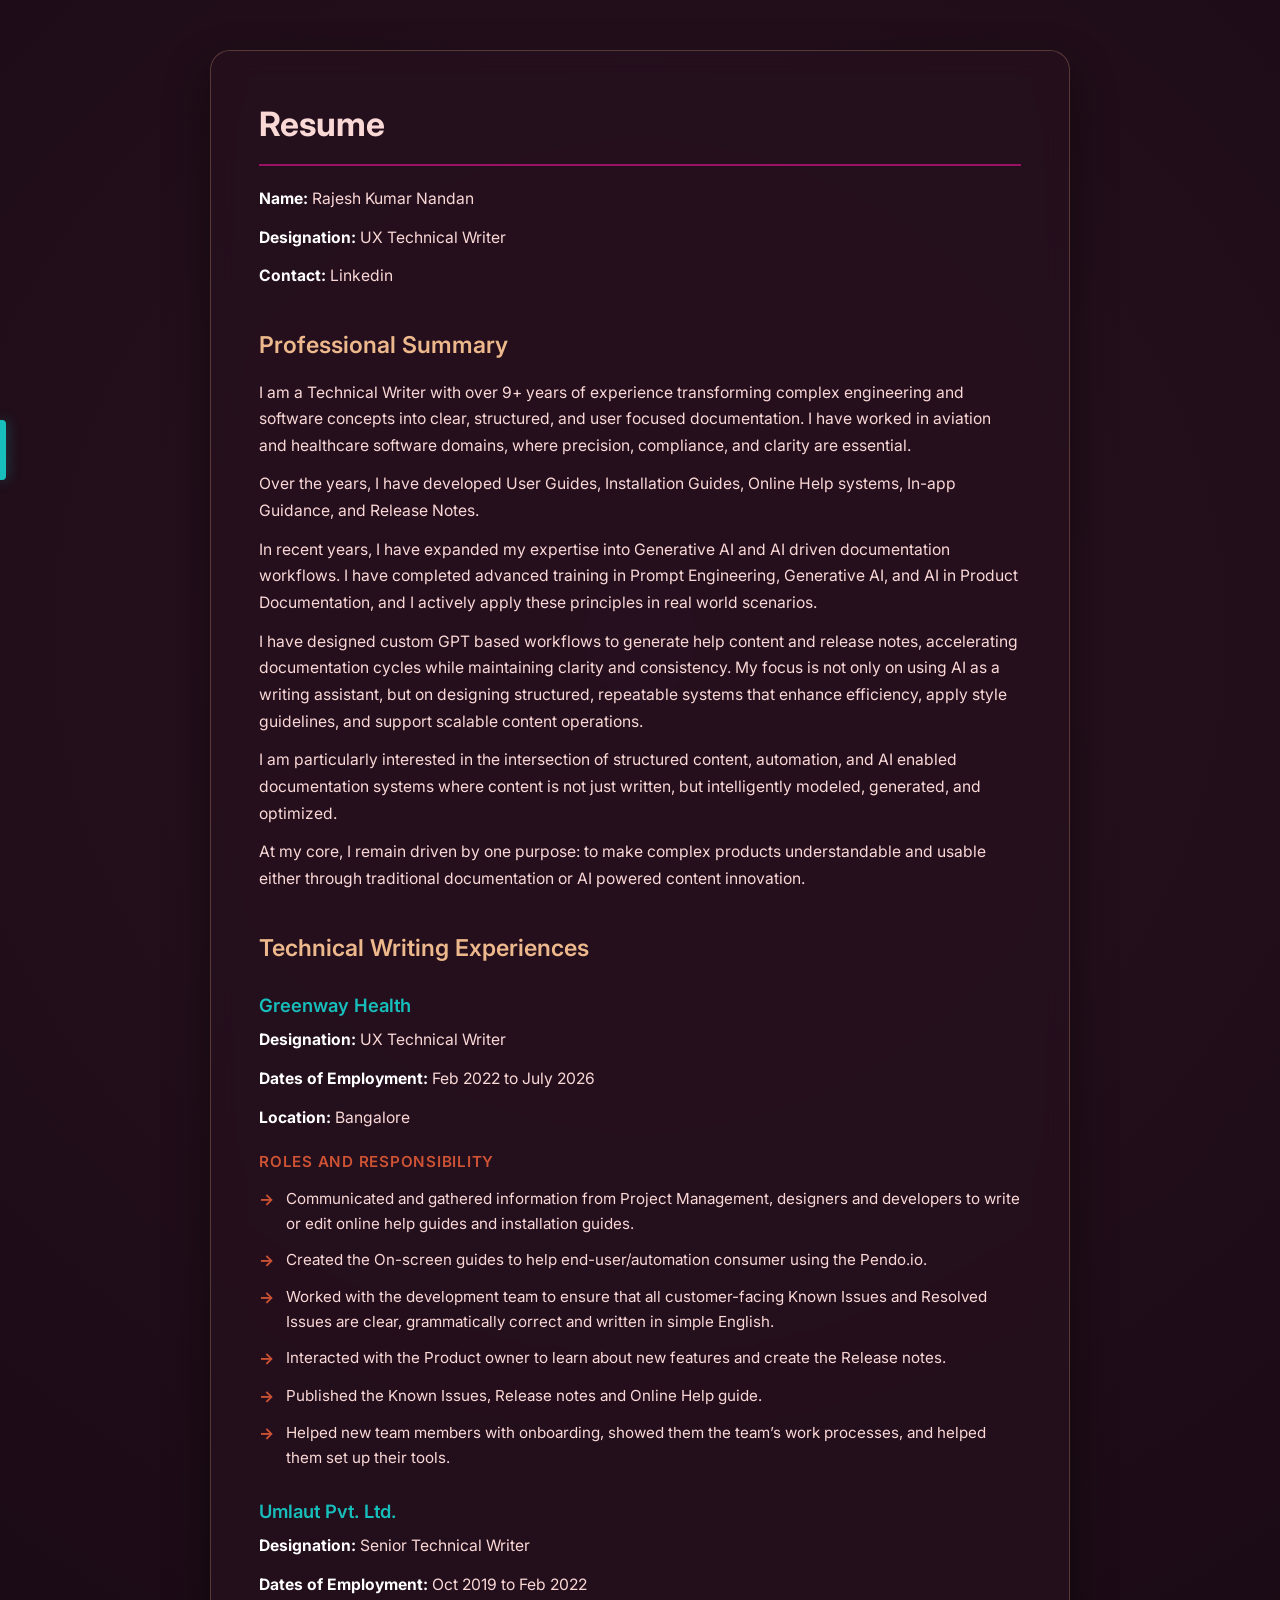
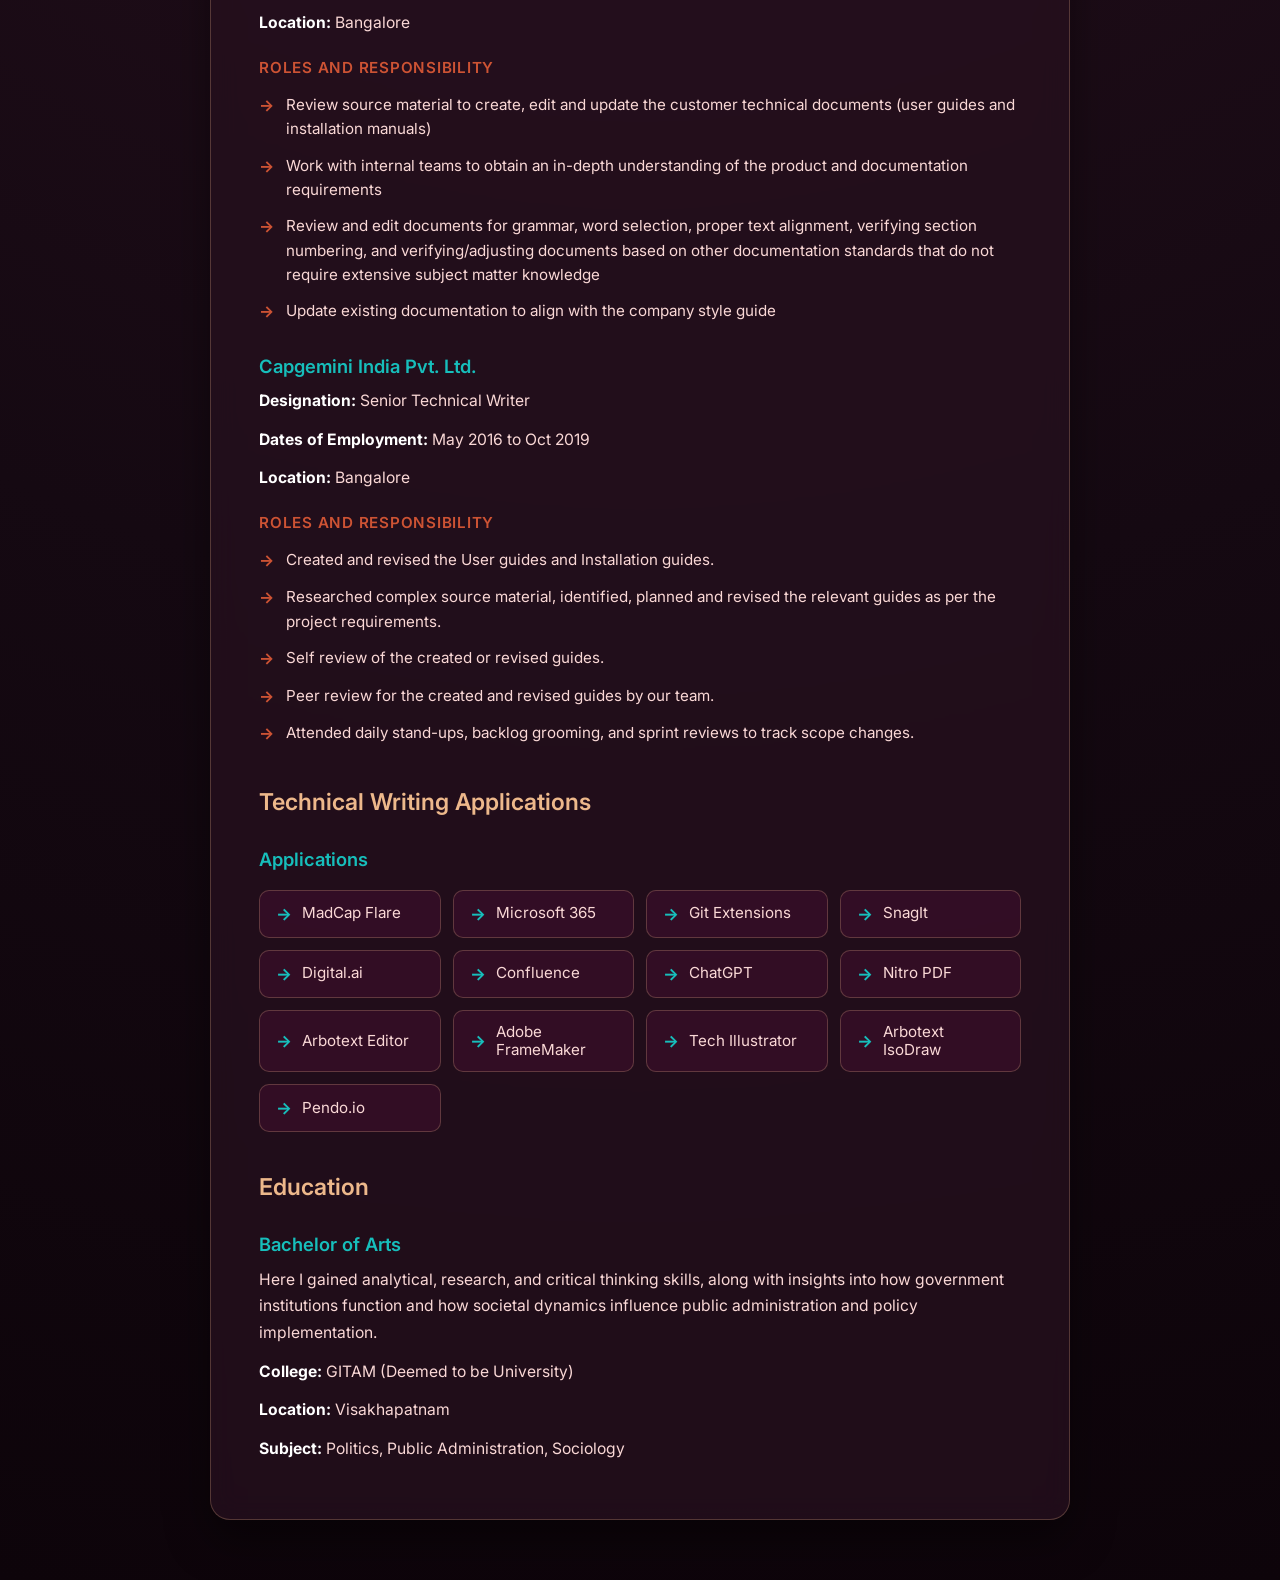
==== resume.html @ 28c99e3e "Initial Copy Initial Copy" ====
<!DOCTYPE html>
<html lang="en">
<head>
    <meta charset="UTF-8">
    <meta name="viewport" content="width=device-width, initial-scale=1.0">
    <title>Resume</title>
    <link rel="stylesheet" href="css/style.css">
    <link rel="stylesheet" href="css/topicstyle.css">
</head>
<body>
    <!-- Header / Navigation -->
    <header class="header">
        <div>
            <ul class="menu">
                <li><a href="index.html">Home</a></li>
                <li><a href="about.html">About</a></li>            
                <li><a href="portfolio.html">Portfolio</a></li>            
                <li><a href="resume.html" class="active">Resume</a></li>
            </ul>
        </div>
    </header>
    <main class="topic">
    <H1>Resume</H1>
        <p><b>Name:</b> Rajesh Kumar Nandan</p>
        <p><b>Designation:</b> UX Technical Writer</p>
        <p><b>Contact:</b> Linkedin</p>
    <h2>Professional Summary</h2>
        <p>I am a Technical Writer with over 9+ years of experience transforming complex engineering and software concepts into clear, structured, and user focused documentation. I have worked in aviation and healthcare software domains, where precision, compliance, and clarity are essential.</p>
        <p>Over the years, I have developed User Guides, Installation Guides, Online Help systems, In-app Guidance, and Release Notes. </p>
        <p>In recent years, I have expanded my expertise into Generative AI and AI driven documentation workflows. I have completed advanced training in Prompt Engineering, Generative AI, and AI in Product Documentation, and I actively apply these principles in real world scenarios.</p>
        <p>I have designed custom GPT based workflows to generate help content and release notes, accelerating documentation cycles while maintaining clarity and consistency. My focus is not only on using AI as a writing assistant, but on designing structured, repeatable systems that enhance efficiency, apply style guidelines, and support scalable content operations.</p>
        <p>I am particularly interested in the intersection of structured content, automation, and AI enabled documentation systems where content is not just written, but intelligently modeled, generated, and optimized.</p>
        <p>At my core, I remain driven by one purpose: to make complex products understandable and usable either through traditional documentation or AI powered content innovation.</p>
    <h2>Technical Writing Experiences</h2>
    <h3>Greenway Health</h3>
        <p><b>Designation:</b> UX Technical Writer</p>
        <p><b>Dates of Employment:</b> Feb 2022 to July 2026</p>
        <p><b>Location:</b> Bangalore</p>
    <h4>Roles and responsibility</h4>
        <ul class="topic">
            <li>Communicated and gathered information from Project Management, designers and developers to write or edit online help guides and installation guides.</li>
            <li>Created the On-screen guides to help end-user/automation consumer using the Pendo.io.</li>
            <li>Worked with the development team to ensure that all customer-facing Known Issues and Resolved Issues are clear, grammatically correct and written in simple English.</li>
            <li>Interacted with the Product owner to learn about new features and create the Release notes.</li>
            <li>Published the Known Issues, Release notes and Online Help guide.</li>
            <li>Helped new team members with onboarding, showed them the team’s work processes, and helped them set up their tools.</li>
        </ul>
    <h3>Umlaut Pvt. Ltd.</h3>
        <p><b>Designation:</b> Senior Technical Writer</p>
        <p><b>Dates of Employment:</b> Oct 2019 to Feb 2022</p>
        <p><b>Location:</b> Bangalore</p>
    <h4>Roles and responsibility</h4>
        <ul class="topic">
            <li>Review source material to create, edit and update the  customer technical documents (user guides and installation manuals)</li>
            <li>Work with internal teams to obtain an in-depth understanding of the product and documentation requirements</li>
            <li>Review and edit documents for grammar, word selection, proper text alignment, verifying section numbering, and verifying/adjusting documents based on other documentation standards that do not require extensive subject matter knowledge</li>
            <li>Update existing documentation to align with the company style guide</li>
        </ul>
    <h3>Capgemini India Pvt. Ltd.</h3>
        <p><b>Designation:</b> Senior Technical Writer</p>
        <p><b>Dates of Employment:</b> May 2016 to Oct 2019</p>
        <p><b>Location:</b> Bangalore</p>
    <h4>Roles and responsibility</h4>
        <ul class="topic">
            <li>Created and revised the User guides and Installation guides.</li>
            <li>Researched complex source material, identified, planned and revised the relevant guides as per the project requirements.</li>
            <li>Self review of the created or revised guides.</li>
            <li>Peer review for the created and revised guides by our team.</li>
            <li>Attended daily stand-ups, backlog grooming, and sprint reviews to track scope changes.</li>
        </ul>
    <h2>Technical Writing Applications</h2>
    <h3>Applications</h3>
        <ul class="topic">
            <li>MadCap Flare</li>
            <li>Microsoft 365</li>
            <li>Git Extensions</li>
            <li>SnagIt</li>
            <li>Digital.ai</li>
            <li>Confluence</li>
            <li>ChatGPT</li>
            <li>Nitro PDF</li>
            <li>Arbotext Editor</li>
            <li>Adobe FrameMaker</li>
            <li>Tech Illustrator</li>
            <li>Arbotext IsoDraw</li>
            <li>Pendo.io</li>
        </ul>
    <h2>Education</h2>
    <h3>Bachelor of Arts</h3>
        <p>Here I gained analytical, research, and critical thinking skills, along with insights into how government institutions function and how societal dynamics influence public administration and policy implementation.</p>
        <p><b>College:</b> GITAM (Deemed to be University)</p>
        <p><b>Location:</b> Visakhapatnam</p>
        <p><b>Subject:</b> Politics, Public Administration, Sociology</p>
    </main>
</body>
</html>
---- css/style.css ----
@import url('https://fonts.googleapis.com/css2?family=Inter:wght@400;500;600;700&display=swap');

:root {
  --color-berry: #991265;
  --color-teal: #17bebb;
  --color-terracotta: #cd5334;
  --color-peach: #edb88b;
  --color-blush: #fad8d6;

  /* Ambient dark gradient infused with palette tones */
  --bg-gradient: radial-gradient(circle at 50% 20%, #2a1120 0%, #150912 60%, #0d040a 100%);
  --card-bg: rgba(38, 16, 30, 0.78);
  --card-border: rgba(237, 184, 139, 0.25);
  
  --text-primary: #fad8d6;
  --text-muted: #edb88b;
  --accent: #17bebb;
  --accent-glow: rgba(23, 190, 187, 0.4);
}

* {
  margin: 0;
  padding: 0;
  box-sizing: border-box;
}

body {
  font-family: 'Inter', system-ui, -apple-system, sans-serif;
  background: var(--bg-gradient);
  color: var(--text-primary);
  min-height: 100vh;
  display: flex;
  flex-direction: column;
  align-items: center;     /* Horizontal centering */
  justify-content: center;  /* Vertical centering */
  position: relative;
  overflow-x: hidden;
}

/* =========================================================
   Floating Left Edge "Dial" Menu
   ========================================================= */
header,
header.header {
  position: fixed;
  top: 50%;
  left: 0;
  transform: translateY(-50%);
  z-index: 9999;
  width: 44px;
  height: 280px;
  display: flex;
  align-items: center;
  justify-content: flex-start;
  padding-left: 6px;
}

/* Hover-bridge: extends rightward so the cursor stays inside hover zone */
header::after,
header.header::after {
  content: "";
  position: absolute;
  top: -40px;
  left: 0;
  width: 100%;
  height: 360px;
  pointer-events: auto;
  z-index: 1;
}

header:hover::after,
header.header:hover::after {
  width: 250px;
}

/* Visual cue strip on the left edge */
header::before,
header.header::before {
  content: "";
  position: absolute;
  left: 0;
  top: 50%;
  transform: translateY(-50%);
  width: 6px;
  height: 60px;
  background: var(--color-teal);
  border-radius: 0 4px 4px 0;
  box-shadow: 0 0 14px var(--accent-glow);
  transition: all 0.3s ease;
  z-index: 2;
}

header:hover::before,
header.header:hover::before {
  height: 110px;
  background: var(--color-peach);
  box-shadow: 0 0 16px rgba(237, 184, 139, 0.5);
}

/* Dial list container */
.menu {
  list-style: none;
  position: relative;
  width: 40px;
  height: 40px;
  z-index: 10;
}

/* Dial links collapsed state */
.menu li {
  position: absolute;
  top: 0;
  left: 0;
  opacity: 0;
  visibility: hidden;
  pointer-events: none;
  transform: translate(-30px, 0) scale(0.6);
  transition: transform 0.35s cubic-bezier(0.34, 1.56, 0.64, 1),
              opacity 0.25s ease,
              visibility 0.25s ease;
}

.menu li a {
  display: inline-flex;
  align-items: center;
  justify-content: center;
  min-width: 95px;
  padding: 9px 18px;
  background: rgba(45, 18, 36, 0.95);
  backdrop-filter: blur(12px);
  -webkit-backdrop-filter: blur(12px);
  color: var(--color-blush);
  text-decoration: none;
  font-size: 0.9rem;
  font-weight: 600;
  border-radius: 30px;
  border: 1px solid var(--card-border);
  box-shadow: 0 8px 24px rgba(0, 0, 0, 0.55);
  cursor: pointer;
  white-space: nowrap;
  pointer-events: auto;
  transition: transform 0.2s ease, background 0.2s ease, color 0.2s ease, box-shadow 0.2s ease;
}

/* Fan-out positions */
header:hover .menu li,
header.header:hover .menu li {
  opacity: 1;
  visibility: visible;
  pointer-events: auto;
}

header:hover .menu li:nth-child(1),
header.header:hover .menu li:nth-child(1) {
  transform: translate(55px, -85px) scale(1);
  transition-delay: 0.02s;
}

header:hover .menu li:nth-child(2),
header.header:hover .menu li:nth-child(2) {
  transform: translate(100px, -28px) scale(1);
  transition-delay: 0.06s;
}

header:hover .menu li:nth-child(3),
header.header:hover .menu li:nth-child(3) {
  transform: translate(100px, 28px) scale(1);
  transition-delay: 0.1s;
}

header:hover .menu li:nth-child(4),
header.header:hover .menu li:nth-child(4) {
  transform: translate(55px, 85px) scale(1);
  transition-delay: 0.14s;
}

.menu li a:hover {
  background: var(--color-teal);
  color: #0b2e2d;
  border-color: var(--color-teal);
  box-shadow: 0 0 16px var(--accent-glow);
  transform: scale(1.06);
}

.menu li a.active {
  background: rgba(153, 18, 101, 0.45);
  border-color: var(--color-teal);
  color: var(--color-blush);
}

/* =========================================================
   Center-Aligned Hero Profile Area (index.html)
   ========================================================= */
main.main {
  width: 100%;
  display: flex;
  align-items: center;
  justify-content: center;
  padding: 40px 20px;
  min-height: 100vh;
}

.profile {
  background: var(--card-bg);
  backdrop-filter: blur(14px);
  -webkit-backdrop-filter: blur(14px);
  border: 1px solid var(--card-border);
  border-radius: 24px;
  max-width: 560px;
  width: 100%;
  margin: 0 auto;
  padding: 48px 36px;
  text-align: center;
  box-shadow: 0 20px 45px rgba(0, 0, 0, 0.5);
}

.profile-image-container {
  display: inline-block;
  margin-bottom: 20px;
}

.profile-image-container img.avatar {
  width: 130px;
  height: 130px;
  border-radius: 50%;
  object-fit: cover;
  border: 3px solid var(--color-teal);
  box-shadow: 0 0 24px var(--accent-glow);
}

.profile-title {
  font-size: 1.85rem;
  font-weight: 700;
  letter-spacing: -0.02em;
  color: var(--color-blush);
  margin-bottom: 12px;
}

.profile-bio {
  font-size: 0.98rem;
  line-height: 1.6;
  color: var(--color-peach);
  margin-bottom: 28px;
}

.social-links {
  display: flex;
  justify-content: center;
  gap: 16px;
  margin-bottom: 30px;
}

.social-links a {
  display: inline-flex;
  align-items: center;
  justify-content: center;
  width: 44px;
  height: 44px;
  border-radius: 50%;
  background: rgba(237, 184, 139, 0.08);
  border: 1px solid var(--card-border);
  color: var(--color-peach);
  font-size: 1.15rem;
  text-decoration: none;
  transition: all 0.25s ease;
}

.social-links a:hover {
  background: var(--color-teal);
  color: #0b2e2d;
  border-color: var(--color-teal);
  transform: translateY(-3px);
  box-shadow: 0 6px 16px var(--accent-glow);
}

.buttons-row {
  display: flex;
  gap: 14px;
  justify-content: center;
}

.btn {
  display: inline-block;
  padding: 11px 26px;
  font-size: 0.95rem;
  font-weight: 600;
  border-radius: 8px;
  text-decoration: none;
  transition: all 0.25s ease;
  color: var(--color-blush);
  background: rgba(153, 18, 101, 0.35);
  border: 1px solid var(--card-border);
}

.btn:hover {
  background: var(--color-teal);
  color: #0b2e2d;
  border-color: var(--color-teal);
  box-shadow: 0 4px 18px var(--accent-glow);
}

/* =========================================================
   Mobile View (<= 768px)
   ========================================================= */
@media (max-width: 768px) {
  body {
    padding: 20px 0;
  }

  main.main {
    padding: 20px 16px;
  }

  .profile {
    padding: 32px 20px;
    max-width: 92%;
  }

  .profile-title {
    font-size: 1.55rem;
  }

  .profile-bio {
    font-size: 0.9rem;
  }

  .buttons-row {
    flex-direction: column;
    gap: 10px;
  }

  .btn {
    width: 100%;
  }

  header:hover .menu li:nth-child(1),
  header.header:hover .menu li:nth-child(1) {
    transform: translate(45px, -75px) scale(0.92);
  }
  header:hover .menu li:nth-child(2),
  header.header:hover .menu li:nth-child(2) {
    transform: translate(80px, -25px) scale(0.92);
  }
  header:hover .menu li:nth-child(3),
  header.header:hover .menu li:nth-child(3) {
    transform: translate(80px, 25px) scale(0.92);
  }
  header:hover .menu li:nth-child(4),
  header.header:hover .menu li:nth-child(4) {
    transform: translate(45px, 75px) scale(0.92);
  }
}
---- css/topicstyle.css ----
main.topic {
  width: 90%;
  max-width: 860px;
  margin: 50px auto 60px auto; /* Horizontally centered */
  padding: 44px 48px;
  background: var(--card-bg, rgba(38, 16, 30, 0.78));
  backdrop-filter: blur(14px);
  -webkit-backdrop-filter: blur(14px);
  border: 1px solid var(--card-border, rgba(237, 184, 139, 0.25));
  border-radius: 20px;
  box-shadow: 0 20px 45px rgba(0, 0, 0, 0.45);
  line-height: 1.7;
  position: relative;
  z-index: 5;
  box-sizing: border-box;
}

/* Typography */
main.topic h1 {
  font-size: 2.1rem;
  font-weight: 700;
  color: var(--color-blush, #fad8d6);
  border-bottom: 2px solid var(--color-berry, #991265);
  padding-bottom: 12px;
  margin-top: 24px;
  margin-bottom: 20px;
}

main.topic h1:first-of-type {
  margin-top: 0;
}

main.topic h2 {
  font-size: 1.45rem;
  font-weight: 600;
  color: var(--color-peach, #edb88b);
  margin-top: 36px;
  margin-bottom: 14px;
}

main.topic h3 {
  font-size: 1.15rem;
  font-weight: 600;
  color: var(--color-teal, #17bebb);
  margin-top: 22px;
  margin-bottom: 6px;
}

main.topic h4 {
  font-size: 0.95rem;
  font-weight: 600;
  color: var(--color-terracotta, #cd5334);
  text-transform: uppercase;
  letter-spacing: 0.05em;
  margin-top: 18px;
  margin-bottom: 10px;
}

main.topic p {
  color: var(--color-blush, #fad8d6);
  font-size: 0.98rem;
  margin-bottom: 12px;
}

main.topic p b {
  color: #ffffff;
}

main.topic a {
  color: var(--color-teal, #17bebb);
  text-decoration: none;
  transition: color 0.2s ease;
}

main.topic a:hover {
  text-decoration: underline;
  color: #5ce4e1;
}

/* =========================================================
   1. Roles & Responsibility Lists (Standard Paragraph Bullets)
   ========================================================= */
main.topic h4 + ul.topic {
  list-style: none;
  margin: 12px 0 26px 0;
  padding: 0;
  display: flex;
  flex-direction: column;
  gap: 12px;
}

main.topic h4 + ul.topic li {
  display: flex;
  align-items: flex-start; /* Arrow aligns with top line of text */
  gap: 12px;
  color: var(--color-blush, #fad8d6);
  font-size: 0.95rem;
  line-height: 1.6;
  background: transparent;
  border: none;
  padding: 0;
  min-height: unset;
  border-radius: 0;
}

main.topic h4 + ul.topic li::before {
  content: "→";
  color: var(--color-terracotta, #cd5334);
  font-weight: bold;
  font-size: 1rem;
  line-height: 1.6;
  flex-shrink: 0;
}

/* =========================================================
   2. App & Tool Lists (Centered-Arrow Badges)
   ========================================================= */
main.topic p + ul.topic,
main.topic h3 + ul.topic {
  list-style: none;
  margin: 14px 0 24px 0;
  padding: 0;
  display: grid;
  grid-template-columns: repeat(auto-fill, minmax(180px, 1fr));
  gap: 12px;
}

main.topic p + ul.topic li,
main.topic h3 + ul.topic li {
  display: flex;
  align-items: center; /* Arrow and label vertically centered together */
  gap: 10px;
  background: rgba(153, 18, 101, 0.15);
  border: 1px solid var(--card-border, rgba(237, 184, 139, 0.25));
  padding: 12px 16px;
  border-radius: 10px;
  min-height: 48px;
  color: var(--color-blush, #fad8d6);
  font-size: 0.95rem;
  line-height: 1.2;
  box-sizing: border-box;
  transition: all 0.2s ease;
}

main.topic p + ul.topic li::before,
main.topic h3 + ul.topic li::before {
  content: "→";
  color: var(--color-teal, #17bebb);
  font-weight: bold;
  font-size: 1.05rem;
  display: inline-flex;
  align-items: center;
  justify-content: center;
  line-height: 0;
  flex-shrink: 0;
}

main.topic p + ul.topic li:hover,
main.topic h3 + ul.topic li:hover {
  background: rgba(23, 190, 187, 0.18);
  border-color: var(--color-teal, #17bebb);
  transform: translateY(-1px);
}

/* =========================================================
   Mobile View (<= 768px)
   ========================================================= */
@media (max-width: 768px) {
  main.topic {
    width: 92%;
    margin: 30px auto 40px auto;
    padding: 28px 20px;
  }

  main.topic h1 {
    font-size: 1.65rem;
  }

  main.topic h2 {
    font-size: 1.25rem;
  }

  main.topic p + ul.topic,
  main.topic h3 + ul.topic {
    grid-template-columns: 1fr;
  }
}
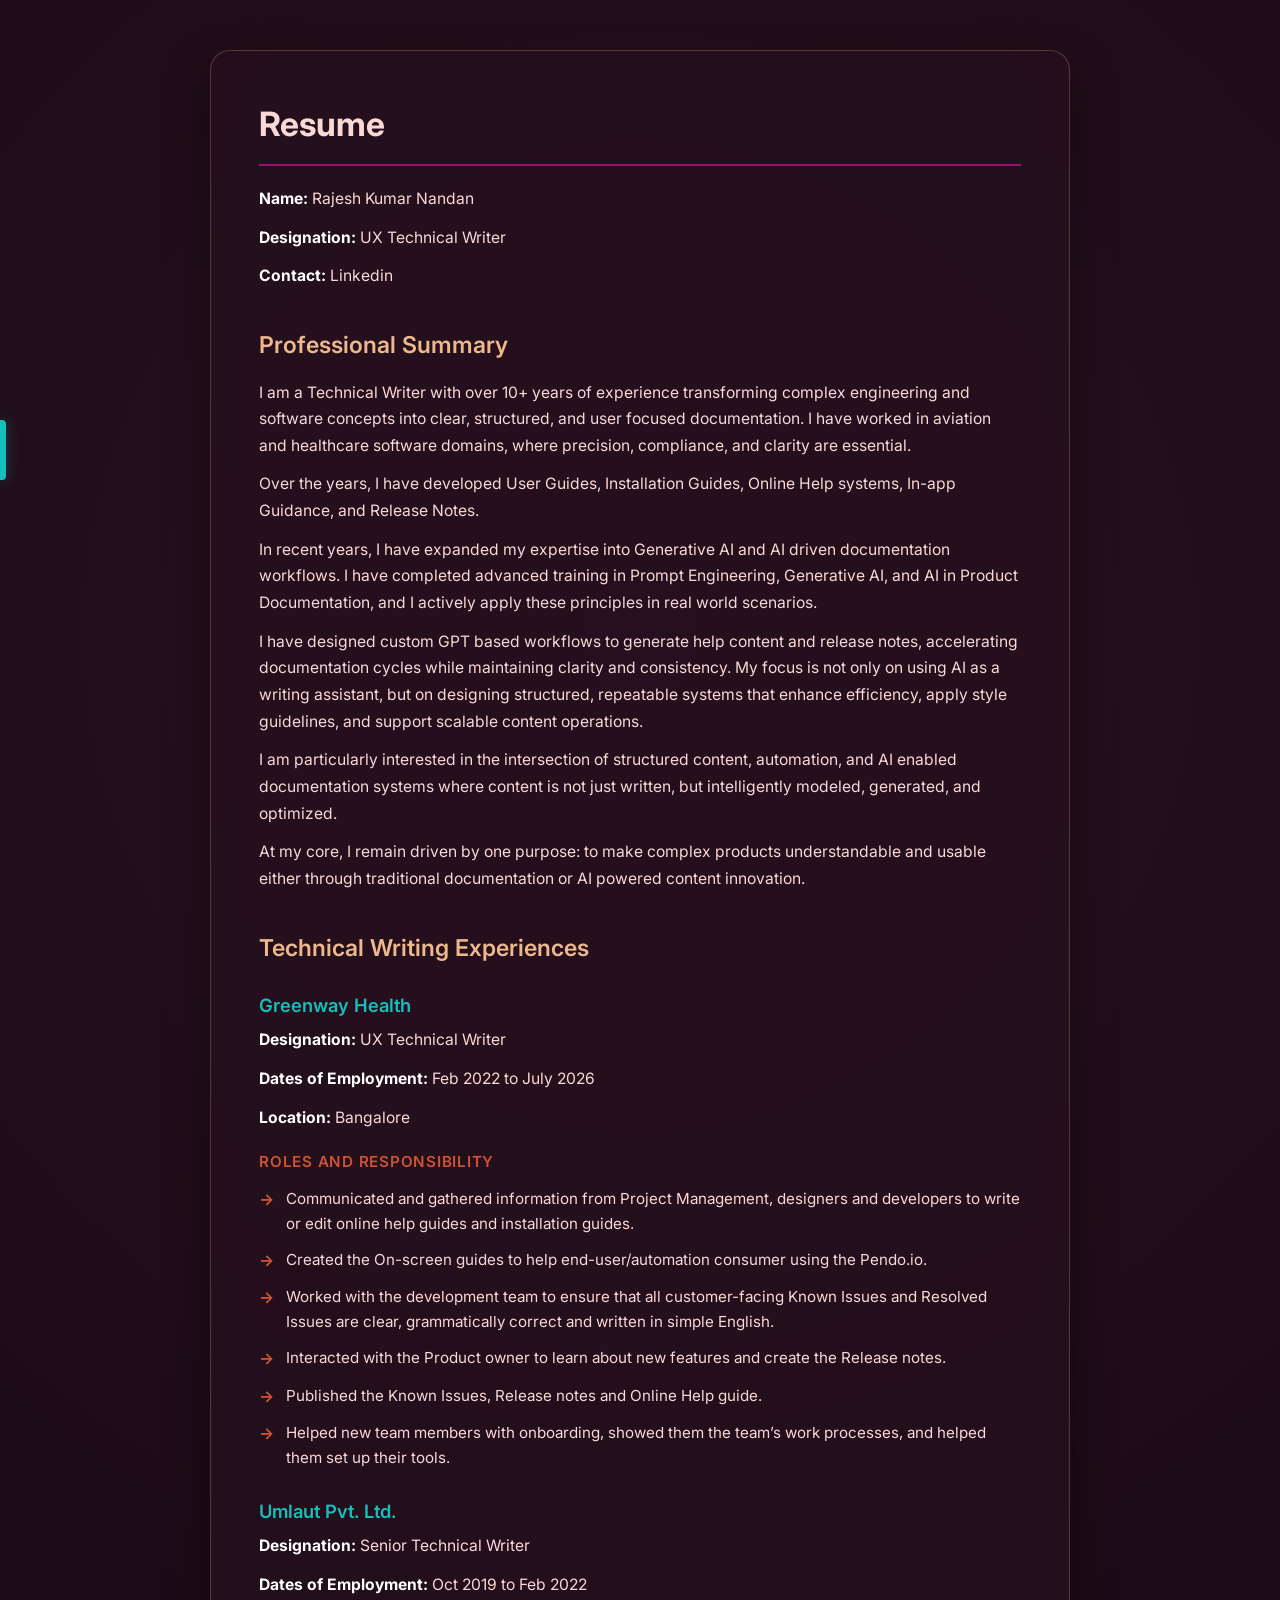
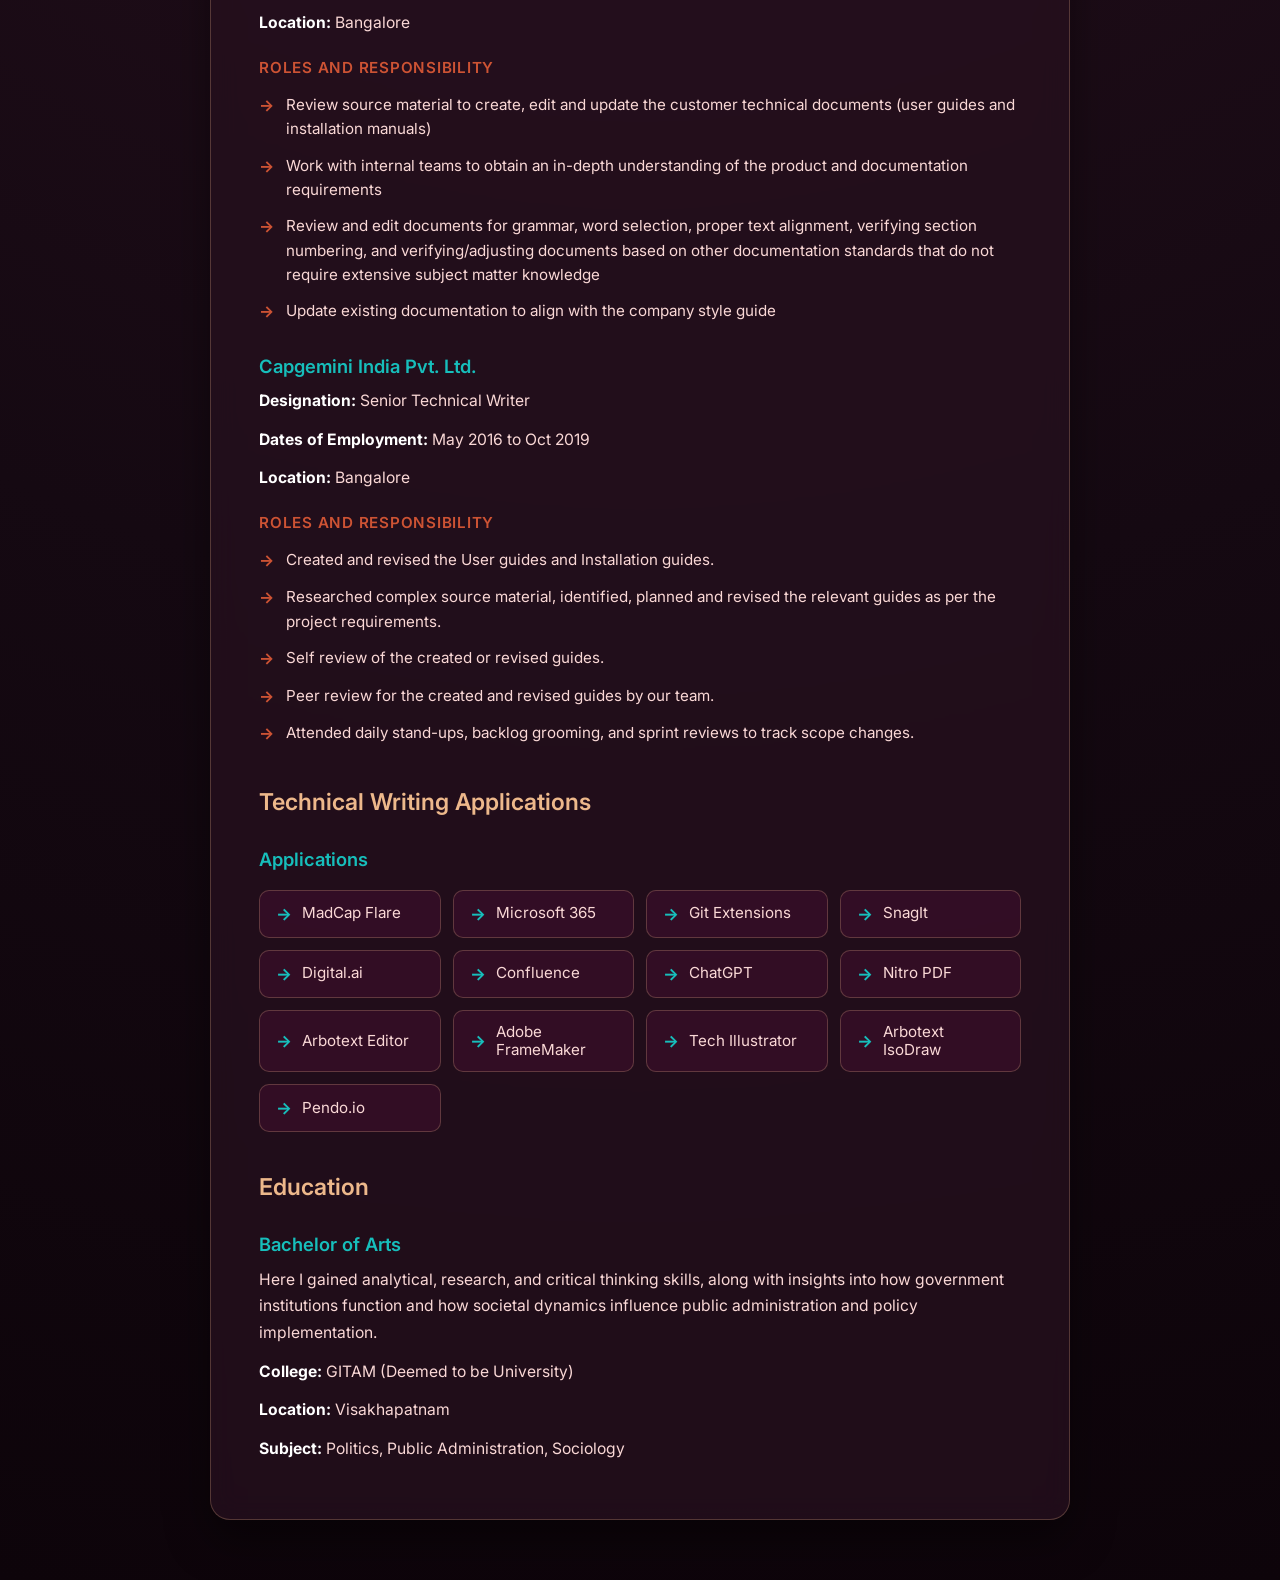
==== commit 3ce0c354: "Update resume.html updated" ====
--- a/resume.html
+++ b/resume.html
@@ -25,7 +25,7 @@
         <p><b>Designation:</b> UX Technical Writer</p>
         <p><b>Contact:</b> Linkedin</p>
     <h2>Professional Summary</h2>
-        <p>I am a Technical Writer with over 9+ years of experience transforming complex engineering and software concepts into clear, structured, and user focused documentation. I have worked in aviation and healthcare software domains, where precision, compliance, and clarity are essential.</p>
+        <p>I am a Technical Writer with over 10+ years of experience transforming complex engineering and software concepts into clear, structured, and user focused documentation. I have worked in aviation and healthcare software domains, where precision, compliance, and clarity are essential.</p>
         <p>Over the years, I have developed User Guides, Installation Guides, Online Help systems, In-app Guidance, and Release Notes. </p>
         <p>In recent years, I have expanded my expertise into Generative AI and AI driven documentation workflows. I have completed advanced training in Prompt Engineering, Generative AI, and AI in Product Documentation, and I actively apply these principles in real world scenarios.</p>
         <p>I have designed custom GPT based workflows to generate help content and release notes, accelerating documentation cycles while maintaining clarity and consistency. My focus is not only on using AI as a writing assistant, but on designing structured, repeatable systems that enhance efficiency, apply style guidelines, and support scalable content operations.</p>
